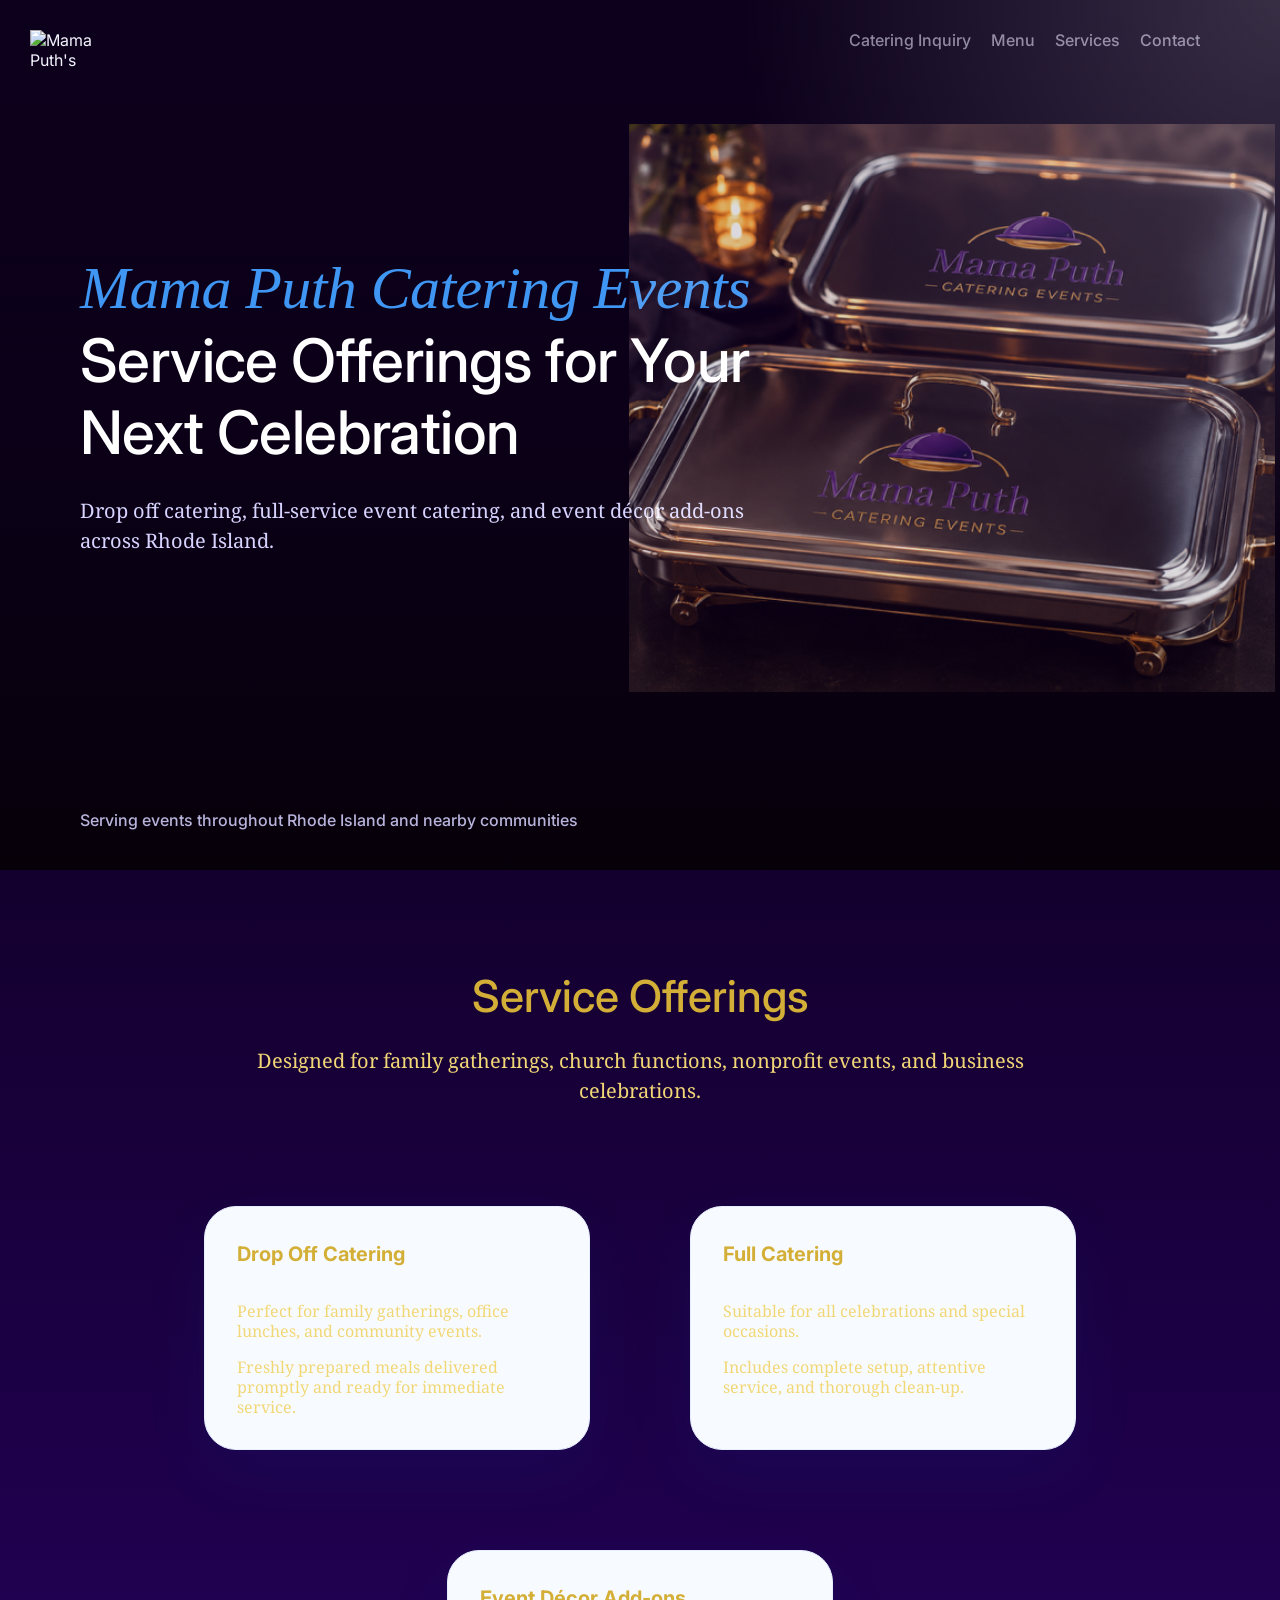
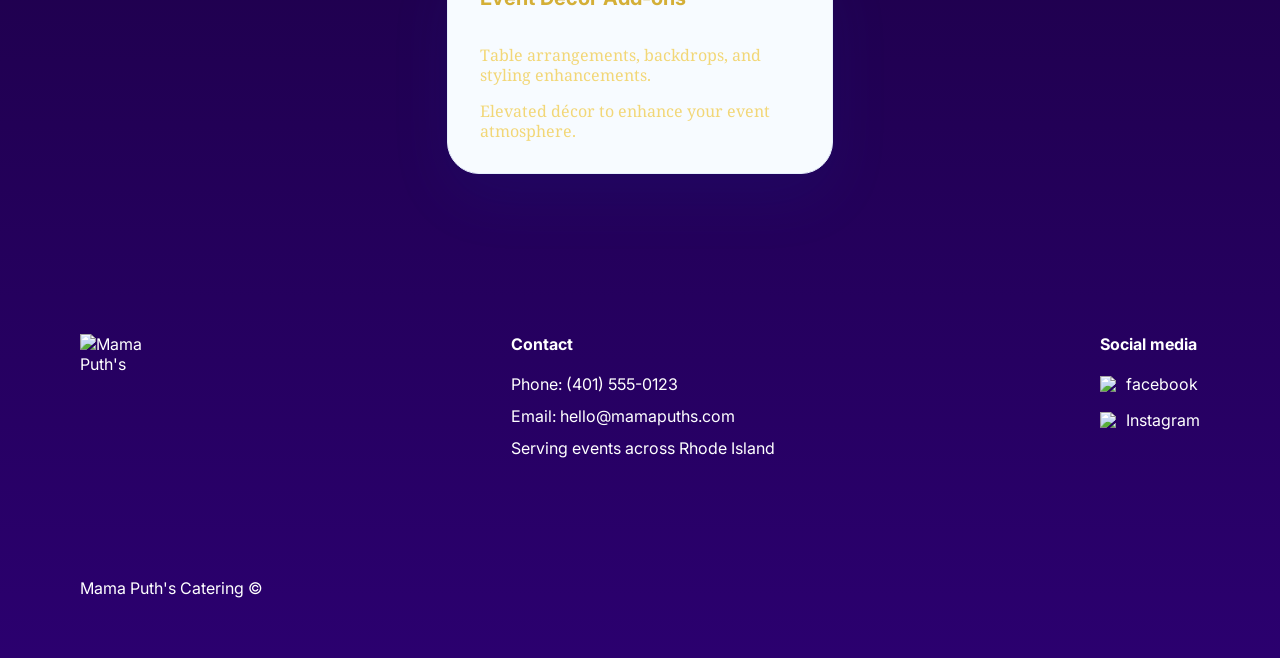
==== services.html @ 332cd084 "new commit" ====
<!doctype html>
<html lang="en">
  <head>
    <meta charset="UTF-8" />
    <meta name="viewport" content="width=device-width, initial-scale=1.0" />
    <title>Mama Puth Catering Services</title>
    <meta name="author" content="Danna Malave" />
    <meta
      name="keywords"
      content="Mama Puth Catering services, drop off catering, full catering, event decor, Rhode Island"
    />
    <meta
      name="description"
      content="Mama Puth Catering offers drop off catering, full catering, and event décor add-ons for weddings, parties, and community gatherings in Rhode Island."
    />
    <link rel="stylesheet" href="./pages/index.css" />
    <link rel="shortcut icon" href="favicon.ico" type="image/x-icon" />
    <link rel="preconnect" href="https://fonts.googleapis.com" />
    <link rel="preconnect" href="https://fonts.gstatic.com" crossorigin />
    <link
      href="https://fonts.googleapis.com/css2?family=Inter:ital,opsz,wght@0,14..32,100..900;1,14..32,100..900&family=Noto+Serif:ital,wght@0,100..900;1,100..900&display=swap"
      rel="stylesheet"
    />
  </head>
  <body>
    <div class="page">
      <header class="header">
        <nav class="nav">
          <img
            src="./images/se_project_2_files/logo_coffeeshop_dark.svg"
            alt="Mama Puth's Catering logo"
            class="nav__logo"
          />
          <ul class="nav__links">
            <li>
              <a href="index.html#orders" class="nav__link">Catering Inquiry</a>
            </li>
            <li>
              <a href="index.html#menu" class="nav__link">Menu</a>
            </li>
            <li>
              <a href="services.html" class="nav__link">Services</a>
            </li>
            <li>
              <a href="index.html#contacts" class="nav__link">Contact</a>
            </li>
          </ul>
        </nav>
        <h1 class="header__title">
          <span class="header__span-accent">Mama Puth Catering Events</span>
          Service Offerings for Your Next Celebration
        </h1>
        <p class="header__description">
          Drop off catering, full-service event catering, and event décor
          add-ons across Rhode Island.
        </p>
        <img
          src="./images/steamtrays.png.png"
          alt="catering food trays"
          class="header__image"
        />
        <div class="header__footer">
          <p class="header__paragraph">
            Serving events throughout Rhode Island and nearby communities
          </p>
        </div>
      </header>
      <main>
        <section class="menu">
          <h2 class="menu__title">Service Offerings</h2>
          <p class="menu__subtitle">
            Designed for family gatherings, church functions, nonprofit events,
            and business celebrations.
          </p>
          <ul class="menu__cards">
            <li class="card">
              <h3 class="card__title">Drop Off Catering</h3>
              <ul class="card__list">
                <li class="card__list-item">
                  Perfect for family gatherings, office lunches, and community
                  events.
                </li>
                <li class="card__list-item">
                  Freshly prepared meals delivered promptly and ready for
                  immediate service.
                </li>
              </ul>
            </li>
            <li class="card">
              <h3 class="card__title">Full Catering</h3>
              <ul class="card__list">
                <li class="card__list-item">
                  Suitable for all celebrations and special occasions.
                </li>
                <li class="card__list-item">
                  Includes complete setup, attentive service, and thorough
                  clean-up.
                </li>
              </ul>
            </li>
            <li class="card">
              <h3 class="card__title">Event Décor Add-ons</h3>
              <ul class="card__list">
                <li class="card__list-item">
                  Table arrangements, backdrops, and styling enhancements.
                </li>
                <li class="card__list-item">
                  Elevated décor to enhance your event atmosphere.
                </li>
              </ul>
            </li>
          </ul>
        </section>
      </main>
      <footer id="contacts" class="footer">
        <div class="footer__content">
          <img
            src="./images/se_project_2_files/logo_coffeeshop_light.svg"
            alt="Mama Puth's Catering logo"
            class="footer__logo"
          />
          <div class="footer__column">
            <h3 class="footer__column-heading">Contact</h3>
            <p class="footer__paragraph">Phone: (401) 555-0123</p>
            <p class="footer__paragraph">Email: hello@mamapuths.com</p>
            <p class="footer__paragraph">Serving events across Rhode Island</p>
          </div>
          <div class="footer__column">
            <h3 class="footer__column-heading">Social media</h3>
            <ul class="footer__list">
              <li class="footer__list-item">
                <a href="#" class="footer__social-link">
                  <img
                    src="./images/se_project_2_files/facebook_white.svg"
                    alt="facebook icon"
                    class="footer__social-icon"
                  />facebook
                </a>
              </li>
              <li class="footer__list-item">
                <a href="#" class="footer__social-link">
                  <img
                    src="./images/se_project_2_files/instagram_white.svg"
                    alt="Instagram icon"
                    class="footer__social-icon"
                  />Instagram
                </a>
              </li>
            </ul>
          </div>
        </div>
        <p class="footer__copyright">Mama Puth's Catering &copy;</p>
      </footer>
    </div>
  </body>
</html>
---- pages/index.css ----
@import url(../vendor/normalize.css);
@import url(../blocks/page.css);
@import url(../blocks/header.css);
@import url(../blocks/nav.css);
@import url(../blocks/recipes.css);
@import url(../blocks/order.css);
@import url(../blocks/form.css);
@import url(../blocks/menu.css);
@import url(../blocks/card.css);
@import url(../blocks/about.css);
@import url(../blocks/footer.css);
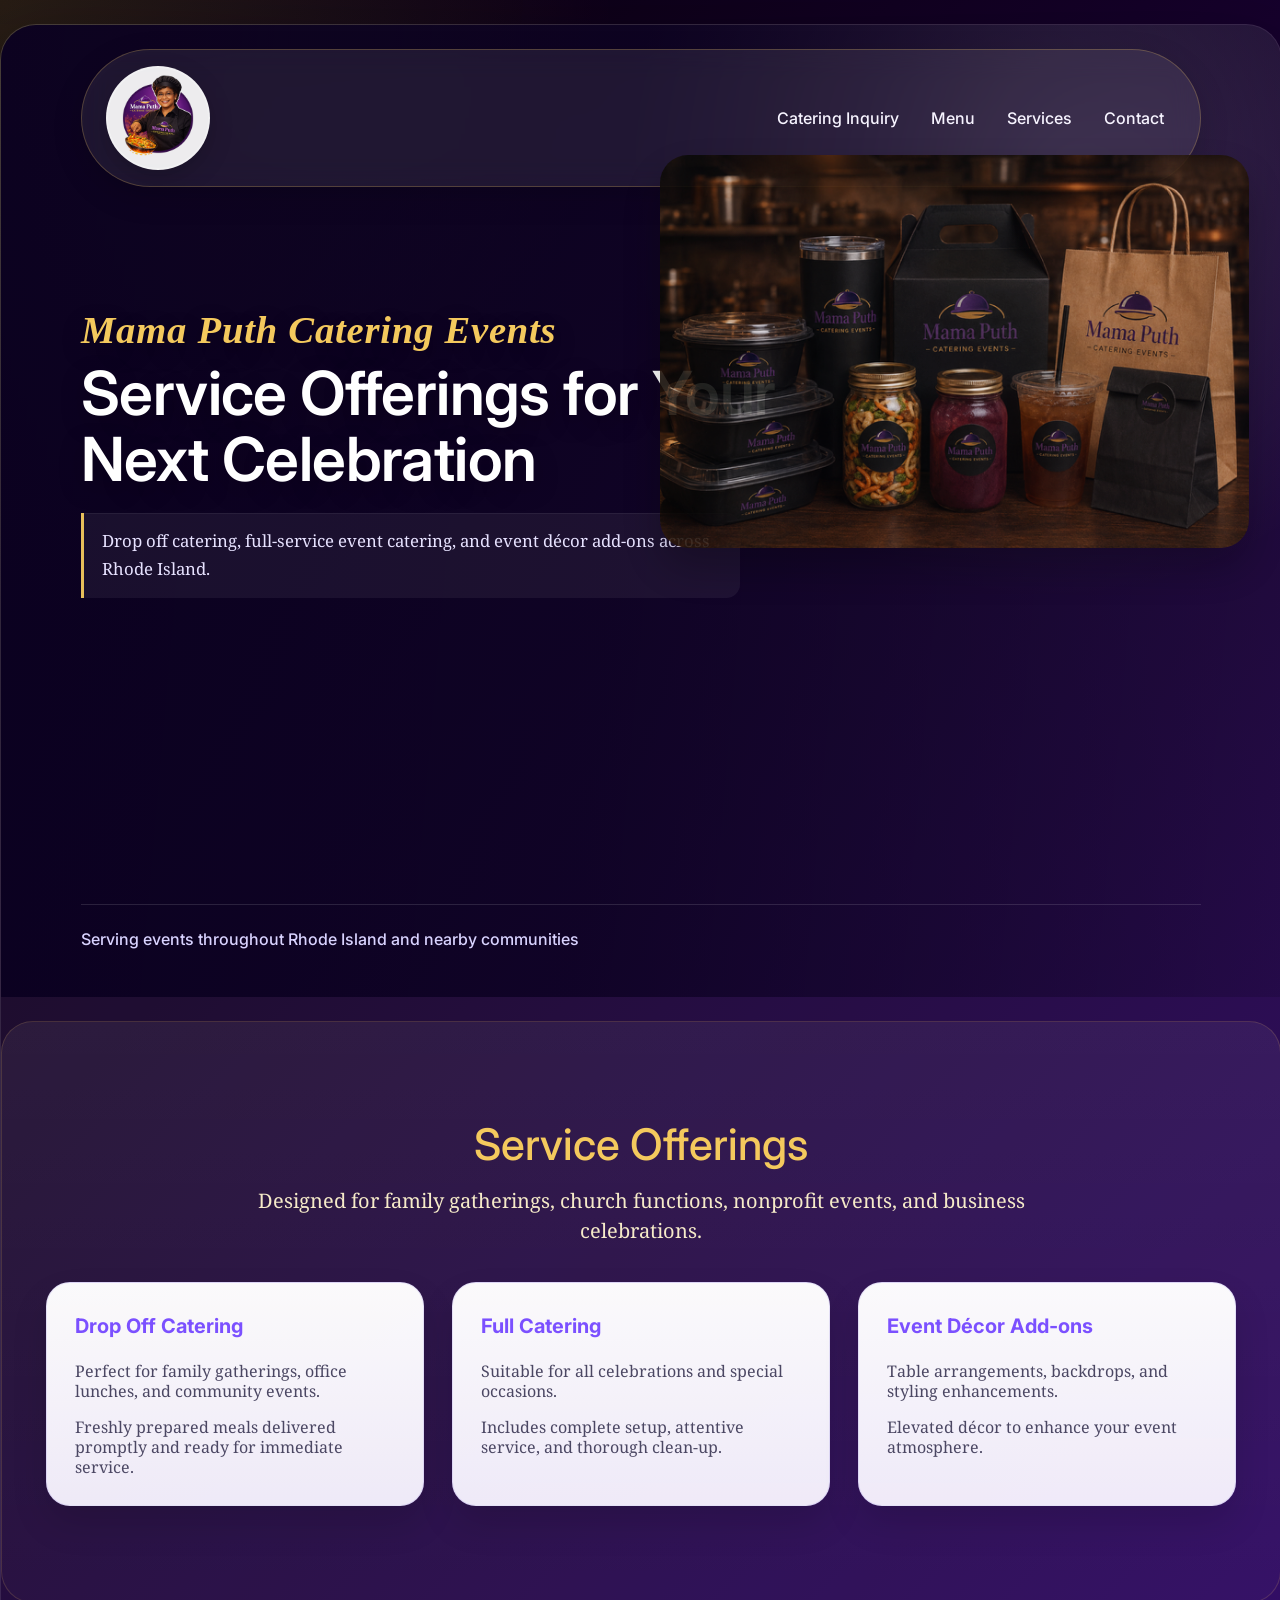
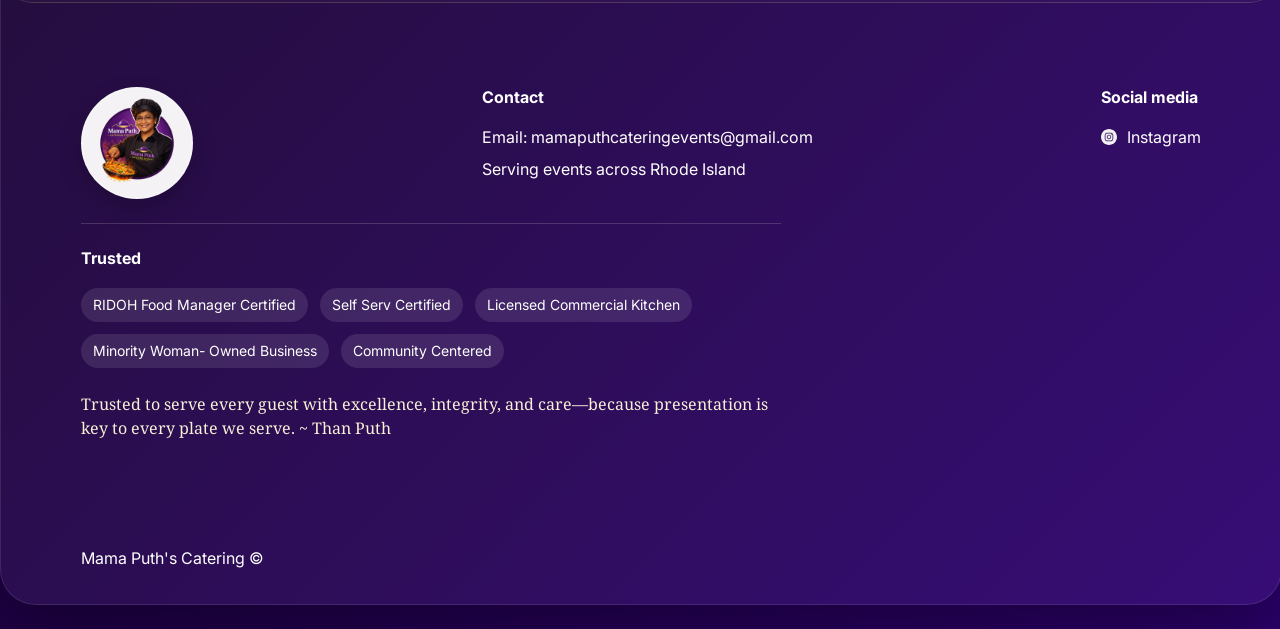
==== commit 7ee4549b: "Update catering page styling and inquiry form" ====
--- a/services.html
+++ b/services.html
@@ -14,7 +14,7 @@
       content="Mama Puth Catering offers drop off catering, full catering, and event décor add-ons for weddings, parties, and community gatherings in Rhode Island."
     />
     <link rel="stylesheet" href="./pages/index.css" />
-    <link rel="shortcut icon" href="favicon.ico" type="image/x-icon" />
+    <link rel="icon" href="./images/mamaicon.png" type="image/png" />
     <link rel="preconnect" href="https://fonts.googleapis.com" />
     <link rel="preconnect" href="https://fonts.gstatic.com" crossorigin />
     <link
@@ -27,7 +27,7 @@
       <header class="header">
         <nav class="nav">
           <img
-            src="./images/se_project_2_files/logo_coffeeshop_dark.svg"
+            src="./images/mamaicon.png"
             alt="Mama Puth's Catering logo"
             class="nav__logo"
           />
@@ -55,8 +55,8 @@
           add-ons across Rhode Island.
         </p>
         <img
-          src="./images/steamtrays.png.png"
-          alt="catering food trays"
+          src="./images/containers.png.png"
+          alt="catering food containers"
           class="header__image"
         />
         <div class="header__footer">
@@ -115,14 +115,15 @@
       <footer id="contacts" class="footer">
         <div class="footer__content">
           <img
-            src="./images/se_project_2_files/logo_coffeeshop_light.svg"
+            src="./images/mamaicon.png"
             alt="Mama Puth's Catering logo"
             class="footer__logo"
           />
           <div class="footer__column">
             <h3 class="footer__column-heading">Contact</h3>
-            <p class="footer__paragraph">Phone: (401) 555-0123</p>
-            <p class="footer__paragraph">Email: hello@mamapuths.com</p>
+            <p class="footer__paragraph">
+              Email: mamaputhcateringevents@gmail.com
+            </p>
             <p class="footer__paragraph">Serving events across Rhode Island</p>
           </div>
           <div class="footer__column">
@@ -131,16 +132,7 @@
               <li class="footer__list-item">
                 <a href="#" class="footer__social-link">
                   <img
-                    src="./images/se_project_2_files/facebook_white.svg"
-                    alt="facebook icon"
-                    class="footer__social-icon"
-                  />facebook
-                </a>
-              </li>
-              <li class="footer__list-item">
-                <a href="#" class="footer__social-link">
-                  <img
-                    src="./images/se_project_2_files/instagram_white.svg"
+                    src="./images/instagram_white.svg"
                     alt="Instagram icon"
                     class="footer__social-icon"
                   />Instagram
@@ -149,6 +141,21 @@
             </ul>
           </div>
         </div>
+        <div class="footer__trust">
+          <h3 class="footer__column-heading">Trusted</h3>
+          <ul class="footer__trust-list">
+            <li class="footer__trust-item">RIDOH Food Manager Certified</li>
+            <li class="footer__trust-item">Self Serv Certified</li>
+            <li class="footer__trust-item">Licensed Commercial Kitchen</li>
+            <li class="footer__trust-item">Minority Woman- Owned Business</li>
+            <li class="footer__trust-item">Community Centered</li>
+          </ul>
+          <p class="footer__quote">
+            Trusted to serve every guest with excellence, integrity, and
+            care—because presentation is key to every plate we serve. ~ Than
+            Puth
+          </p>
+        </div>
         <p class="footer__copyright">Mama Puth's Catering &copy;</p>
       </footer>
     </div>
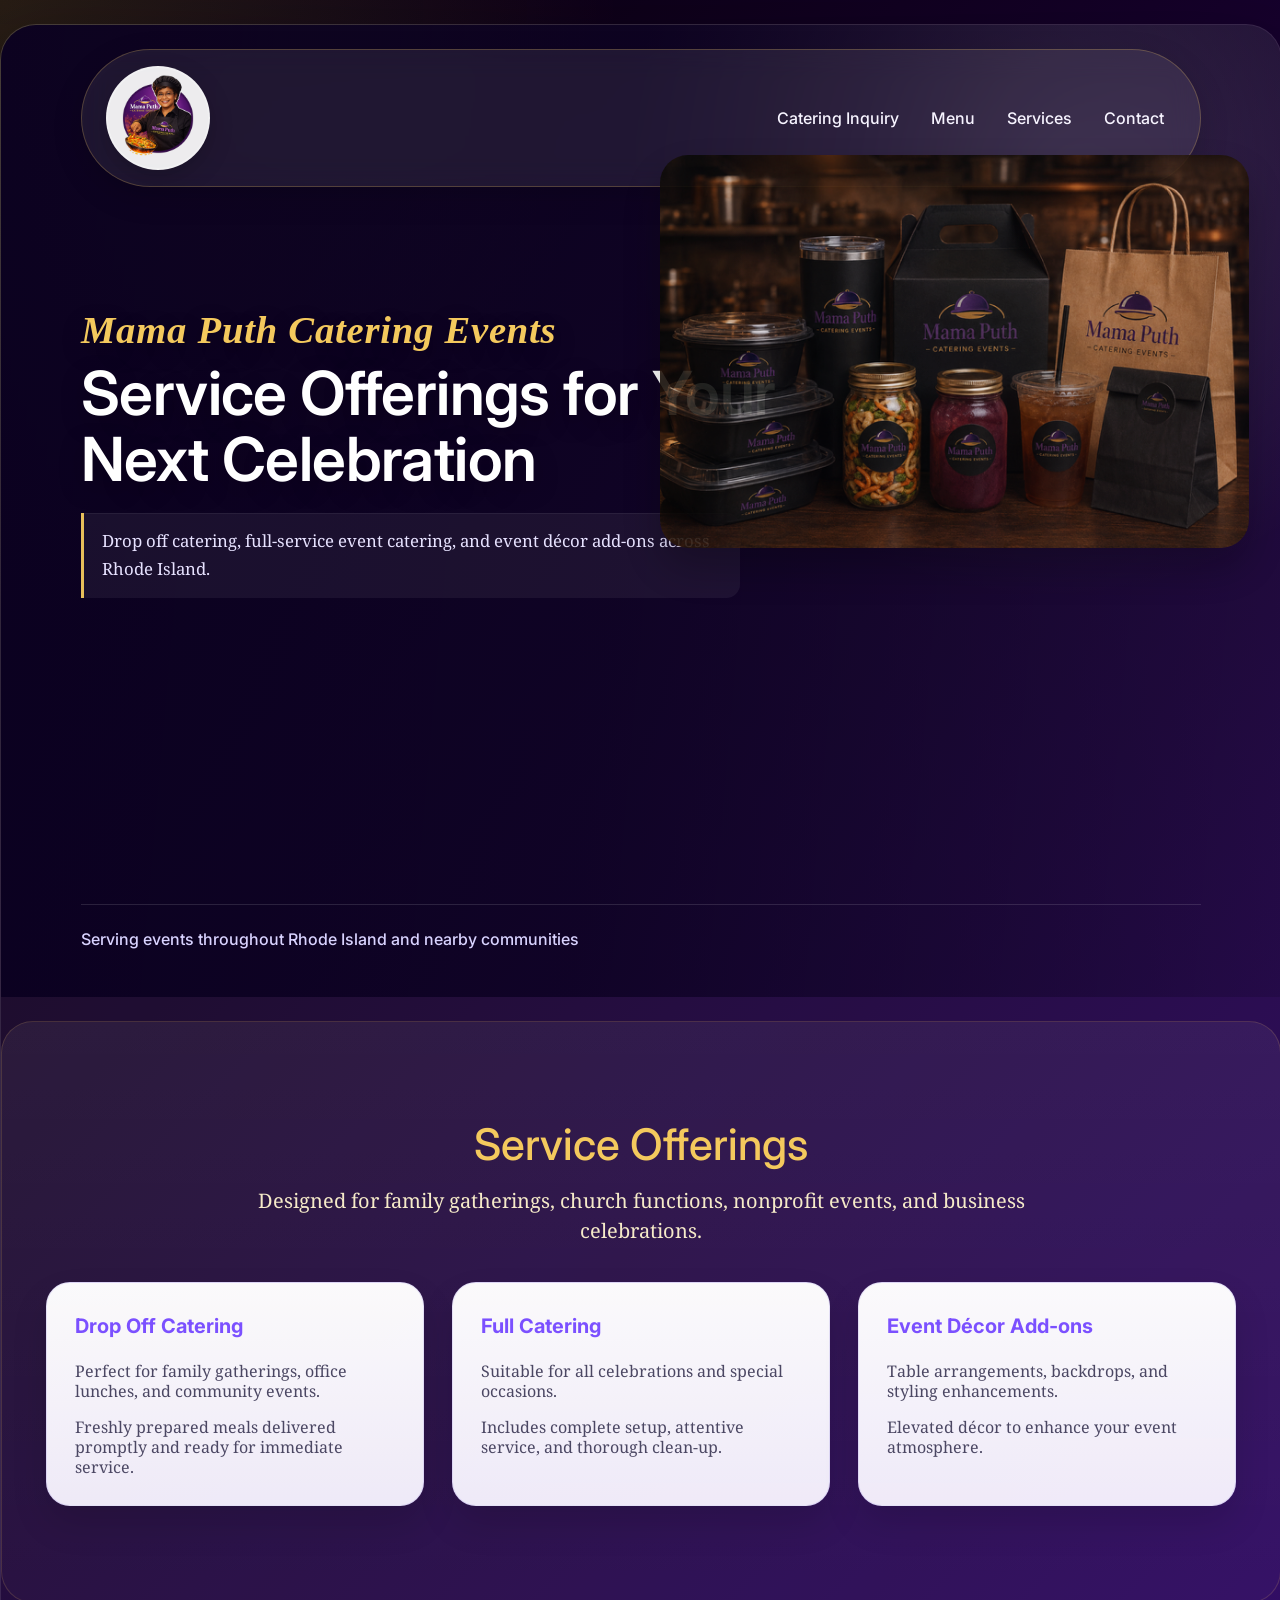
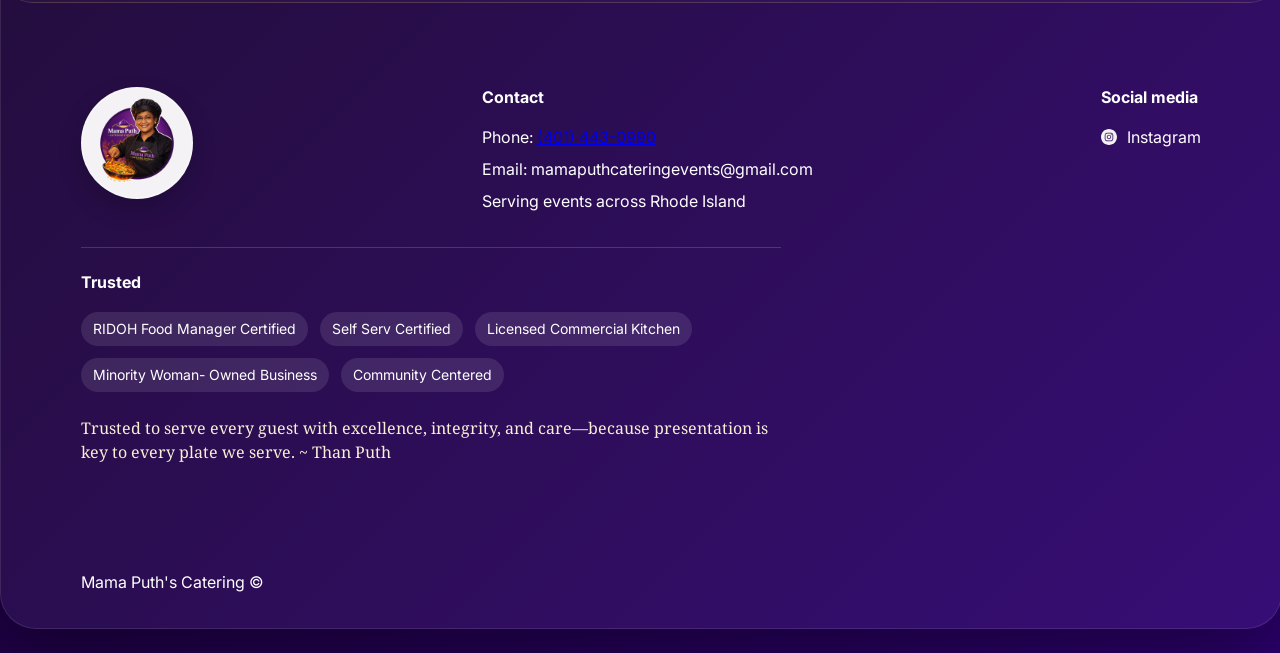
==== commit f0a5eab0: "Add phone number to contact sections Co-authored-by: Copilot <223556219+Copilot@users.noreply.github" ====
--- a/services.html
+++ b/services.html
@@ -122,6 +122,9 @@
           <div class="footer__column">
             <h3 class="footer__column-heading">Contact</h3>
             <p class="footer__paragraph">
+              Phone: <a href="tel:+14014430990">(401) 443-0990</a>
+            </p>
+            <p class="footer__paragraph">
               Email: mamaputhcateringevents@gmail.com
             </p>
             <p class="footer__paragraph">Serving events across Rhode Island</p>
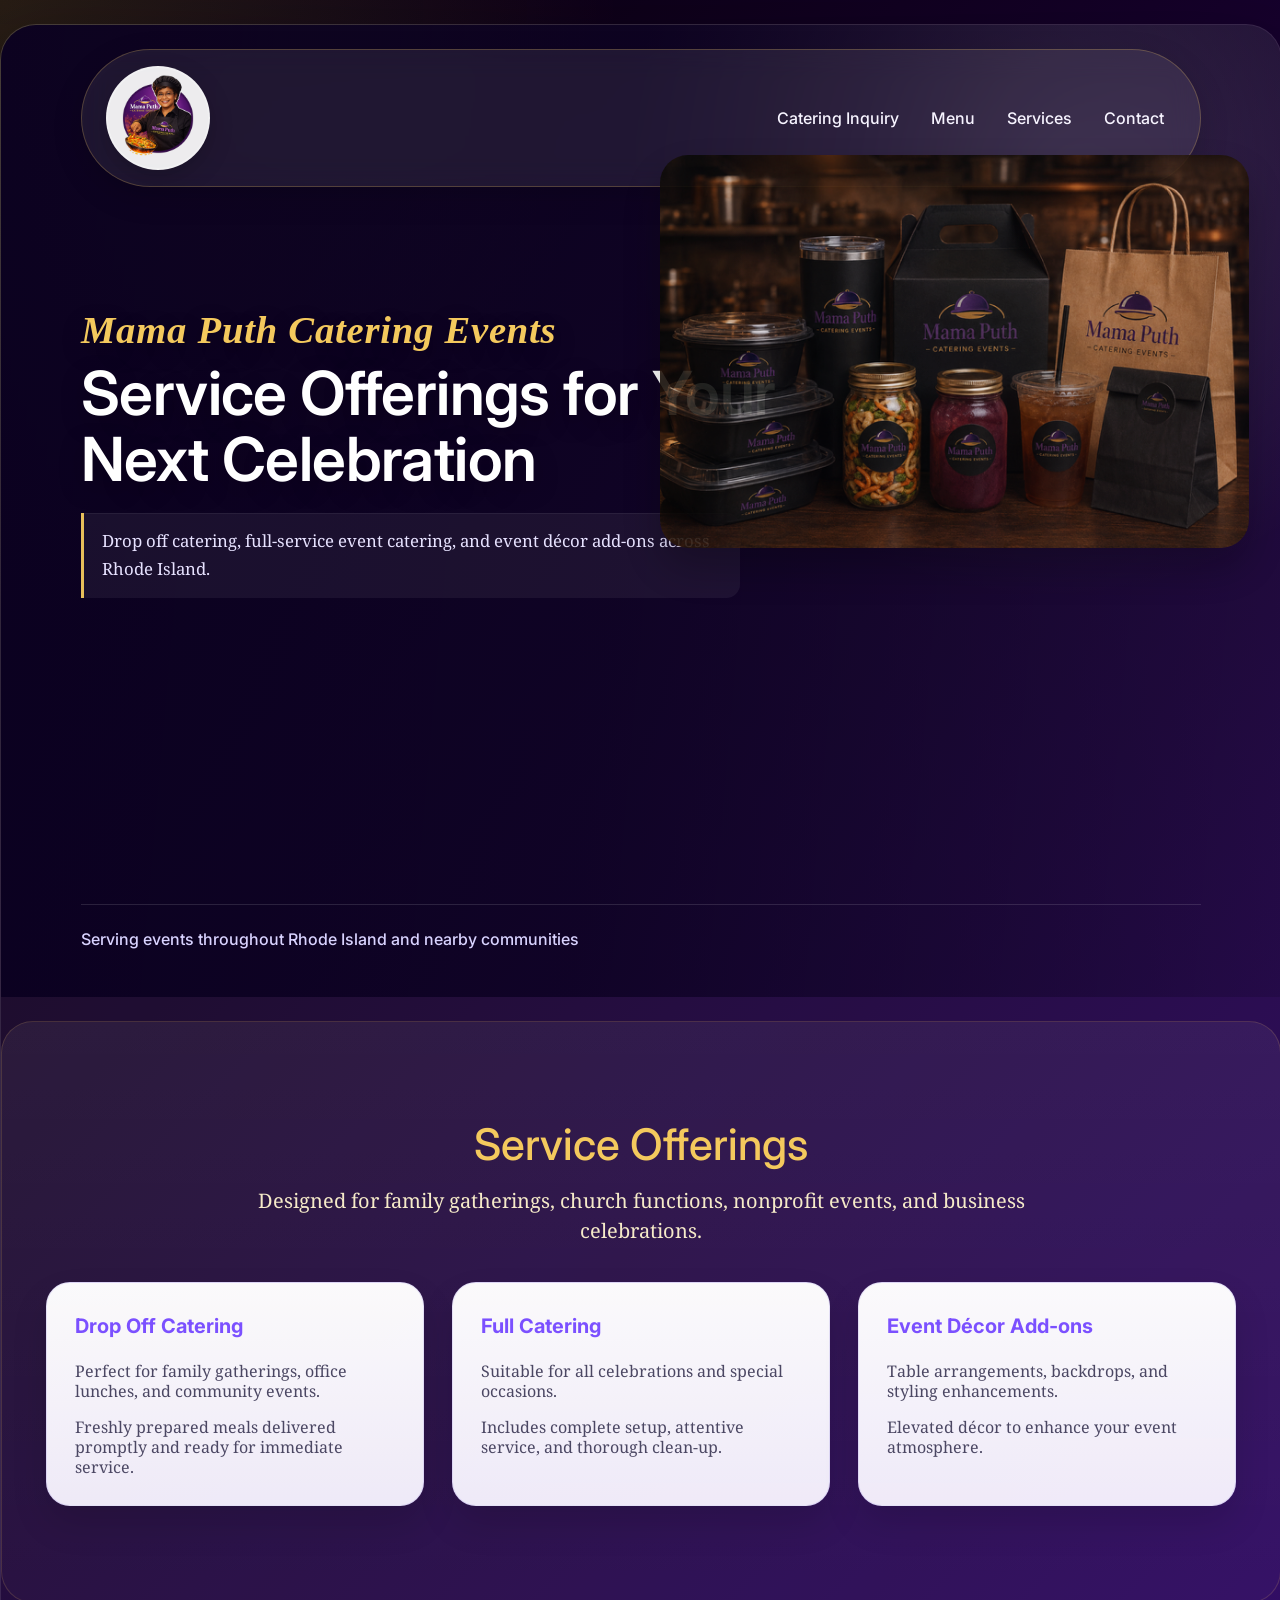
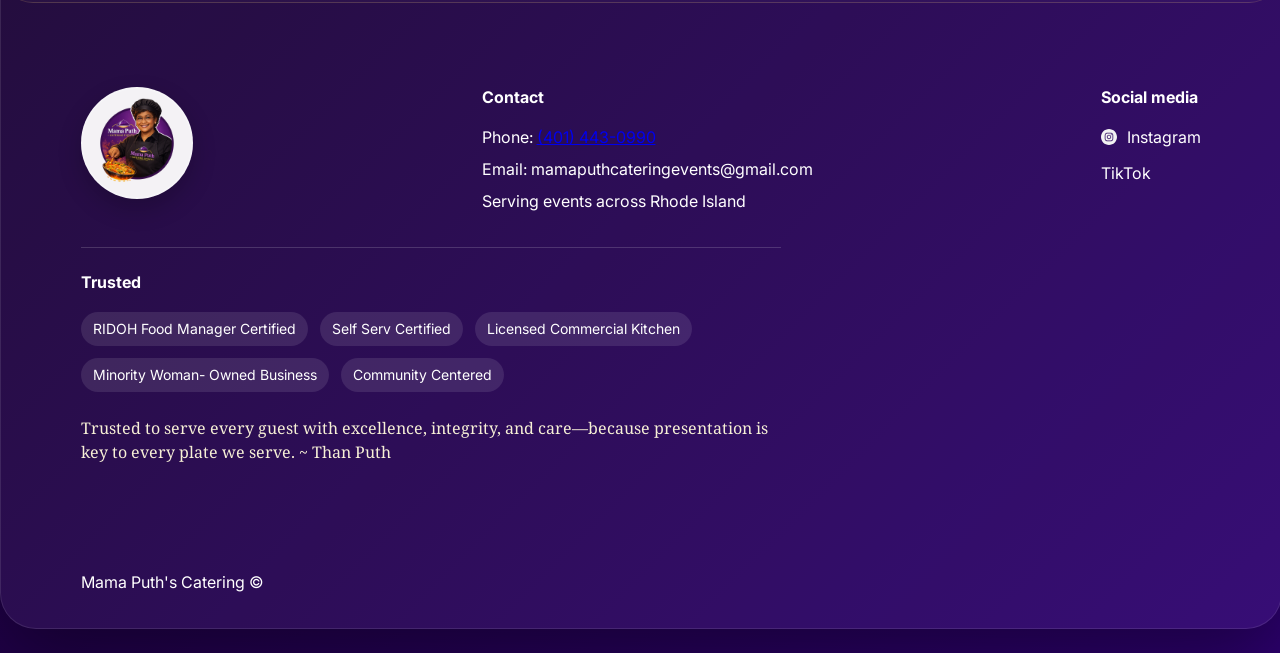
==== commit 02103fce: "Add TikTok and menu offerings Co-authored-by: Copilot <223556219+Copilot@users.noreply.github.com>" ====
--- a/services.html
+++ b/services.html
@@ -133,13 +133,27 @@
             <h3 class="footer__column-heading">Social media</h3>
             <ul class="footer__list">
               <li class="footer__list-item">
-                <a href="#" class="footer__social-link">
+                <a
+                  href="https://www.instagram.com/mamaputhcatering/"
+                  target="_blank"
+                  rel="noopener noreferrer"
+                  class="footer__social-link"
+                >
                   <img
                     src="./images/instagram_white.svg"
                     alt="Instagram icon"
                     class="footer__social-icon"
                   />Instagram
                 </a>
+              </li>
+              <li class="footer__list-item">
+                <a
+                  href="https://www.tiktok.com/@mamaputhcateringe"
+                  target="_blank"
+                  rel="noopener noreferrer"
+                  class="footer__social-link"
+                  >TikTok</a
+                >
               </li>
             </ul>
           </div>
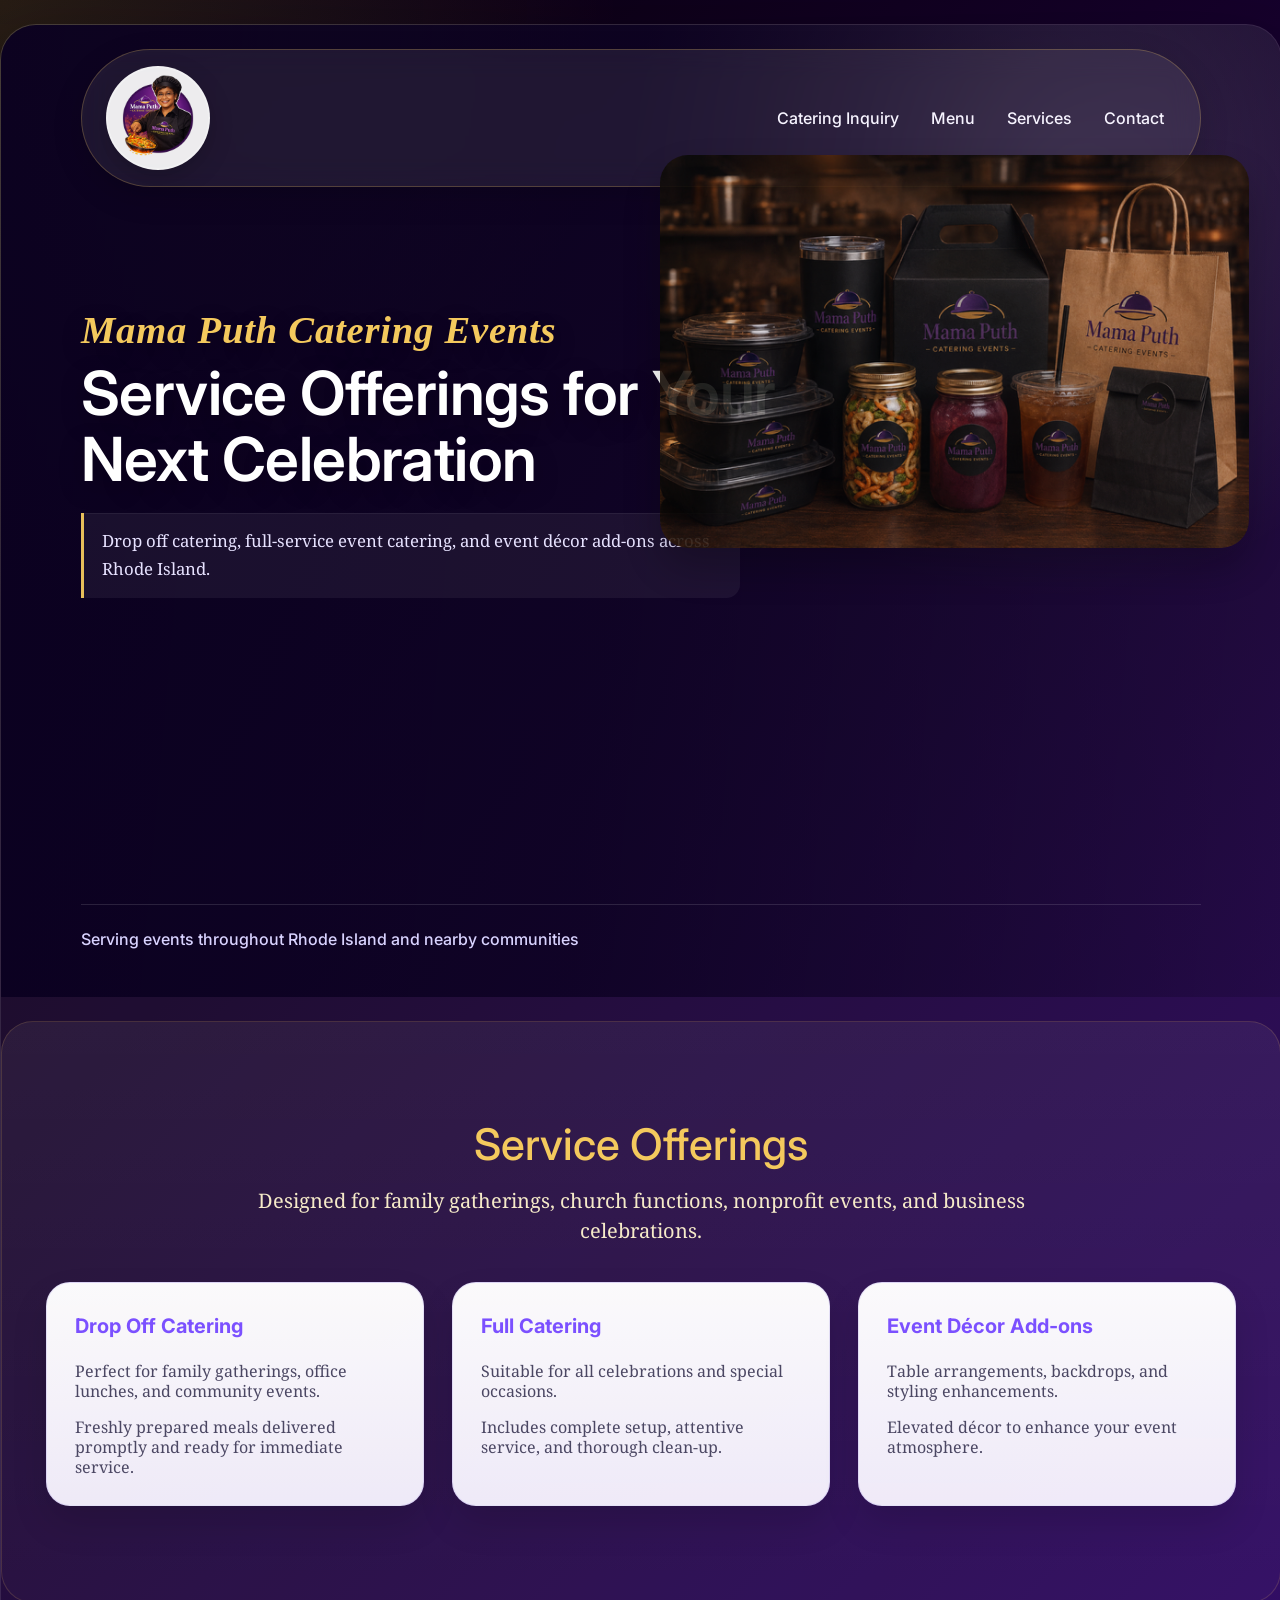
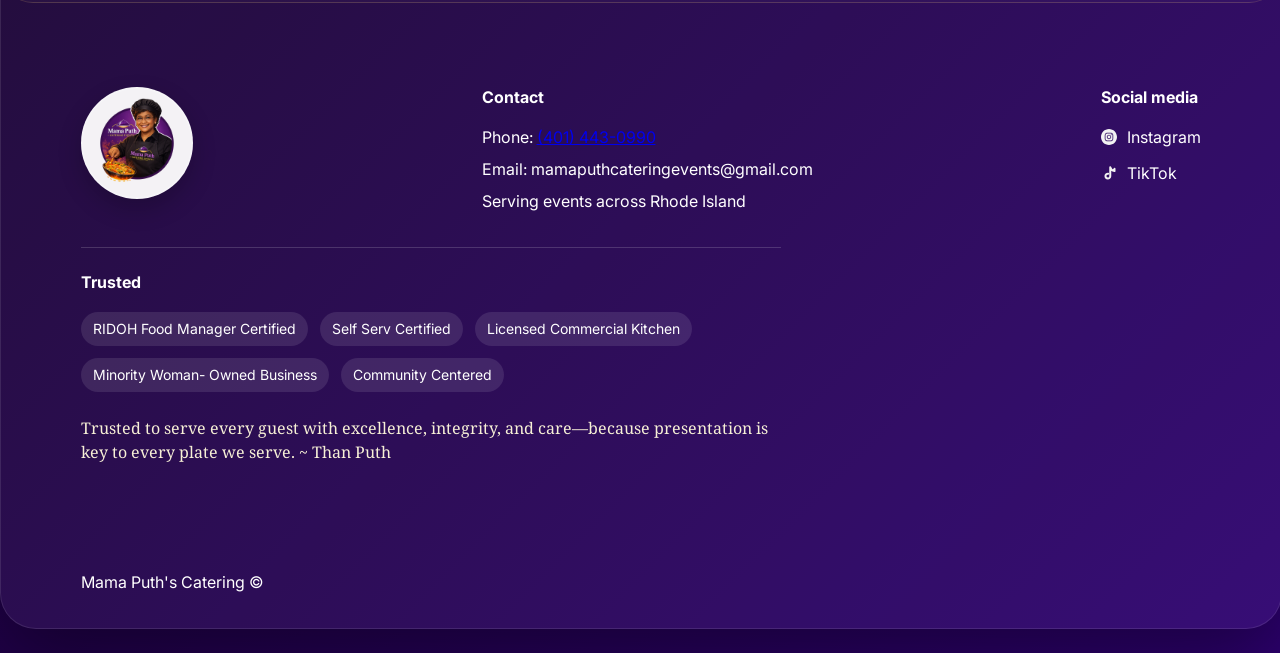
==== commit e2118572: "Add TikTok icon to social links Co-authored-by: Copilot <223556219+Copilot@users.noreply.github.com>" ====
--- a/services.html
+++ b/services.html
@@ -152,7 +152,11 @@
                   target="_blank"
                   rel="noopener noreferrer"
                   class="footer__social-link"
-                  >TikTok</a
+                  ><img
+                    src="./images/tiktok_white.svg"
+                    alt="TikTok icon"
+                    class="footer__social-icon"
+                  />TikTok</a
                 >
               </li>
             </ul>
